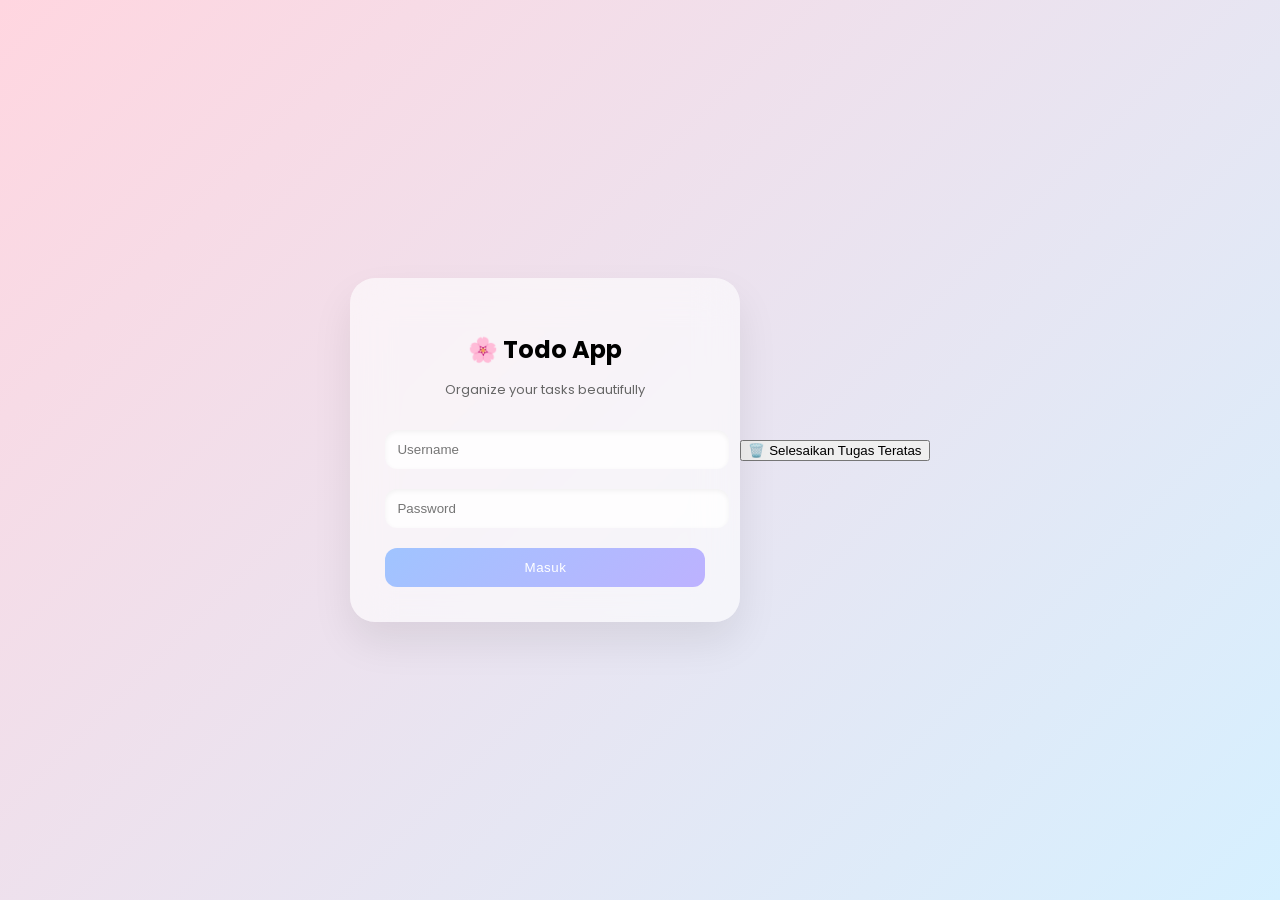
==== index.html @ 4164c89d "Merge branch 'master' of https://github.com/maulaaulia/psd_kelompok2" ====
<!DOCTYPE html>
<html lang="id">
<head>
  <meta charset="UTF-8">
  <title>Login</title>

  <link href="https://fonts.googleapis.com/css2?family=Poppins:wght@300;400;600&display=swap" rel="stylesheet">
  <link rel="stylesheet" href="style.css">
</head>

<body class="center">

<div class="login-container">

  <div class="login-card">
  <h2>🌸 Todo App</h2>
  <p class="subtitle">Organize your tasks beautifully</p>

  <input id="username" placeholder="Username">
  <input id="password" type="password" placeholder="Password">

  <button class="btn-login" onclick="login()">Masuk</button>
</div>
<button onclick="deleteLast()" class="btn-delete">🗑️ Selesaikan Tugas Teratas</button>
</div>

<script src="main.js"></script>
</body>
</html>
---- style.css ----
body {
  margin: 0;
  font-family: 'Poppins', sans-serif;
  background: linear-gradient(135deg, #ffd6e0, #d6f0ff);
}

/* ================= LOGIN ================= */
.center {
  display: flex;
  justify-content: center;
  align-items: center;
  height: 100vh;
}

/* ================= LAYOUT ================= */
#app {
  display: flex;
  height: 100vh;
}

/* ================= SIDEBAR ================= */
aside {
  width: 230px;
  background: rgba(255, 200, 221, 0.85);
  backdrop-filter: blur(10px);
  padding: 20px;
  display: flex;
  flex-direction: column;
  justify-content: space-between;
  border-radius: 0 20px 20px 0;
}

.logo {
  margin-bottom: 30px;
}

/* ================= NAV ================= */
nav {
  display: flex;
  flex-direction: column;
}

.nav-btn {
  border: none;
  padding: 12px;
  margin-bottom: 10px;
  border-radius: 12px;
  background: linear-gradient(135deg, #a0c4ff, #bdb2ff);
  color: white;
  cursor: pointer;
  transition: 0.3s;
}

.nav-btn:hover {
  transform: scale(1.05);
}

.nav-btn.active {
  background: linear-gradient(135deg, #89b4fa, #a0c4ff);
}

/* ================= BOTTOM ================= */
.bottom {
  margin-top: auto;
}

.logout {
  width: 100%;
  padding: 10px;
  border-radius: 12px;
  border: none;
  background: #ffadad;
  color: white;
  cursor: pointer;
}

/* ================= MAIN ================= */
main {
  flex: 1;
  padding: 25px;
}

/* ================= TOPBAR ================= */
.topbar {
  display: flex;
  justify-content: space-between;
  align-items: center;
}

.topbar h1 {
  margin: 0;
}

.user {
  background: white;
  padding: 8px 15px;
  border-radius: 12px;
  font-size: 14px;
}

/* ================= CONTENT ================= */
.content {
  margin-top: 20px;
}

/* ================= CARD ================= */
.card {
  background: rgba(255,255,255,0.85);
  backdrop-filter: blur(10px);
  padding: 20px;
  border-radius: 18px;
  margin-bottom: 20px;
  box-shadow: 0 8px 20px rgba(0,0,0,0.05);
}

.card.big {
  font-size: 15px;
}

/* ================= GRID ================= */
.grid {
  display: grid;
  grid-template-columns: repeat(3, 1fr);
  gap: 15px;
}

/* ================= NUMBER ================= */
.number {
  font-size: 28px;
  font-weight: bold;
  margin-top: 10px;
}

/* ================= EMPTY ================= */
.empty {
  text-align: center;
  color: #888;
  margin-top: 10px;
}

/* ================= INPUT ================= */
input {
  padding: 10px;
  margin: 10px 0;
  width: 100%;
  border-radius: 10px;
  border: none;
  outline: none;
  background: #f1f5ff;
}

/* ================= BUTTON GENERAL ================= */
button {
  cursor: pointer;
}

/* ================= LOGIN MODERN ================= */

.login-container {
  width: 100%;
  display: flex;
  justify-content: center;
  align-items: center;
}

.login-card {
  background: rgba(255,255,255,0.6);
  backdrop-filter: blur(20px);
  padding: 35px;
  border-radius: 25px;
  width: 320px;
  text-align: center;
  box-shadow: 0 20px 40px rgba(0,0,0,0.08);
  animation: fadeIn 0.8s ease;
}

.login-card h2 {
  margin-bottom: 5px;
}

.subtitle {
  font-size: 13px;
  color: #666;
  margin-bottom: 20px;
}

/* INPUT LOGIN */
.login-card input {
  width: 100%;
  padding: 12px;
  margin: 10px 0;
  border-radius: 12px;
  border: none;
  background: rgba(255,255,255,0.8);
  box-shadow: inset 0 2px 5px rgba(0,0,0,0.05);
}

/* BUTTON LOGIN */
.login-card button {
  width: 100%;
  padding: 12px;
  border-radius: 12px;
  border: none;
  background: linear-gradient(135deg, #a0c4ff, #bdb2ff);
  color: white;
  font-weight: 500;
  margin-top: 10px;
  transition: 0.3s;
}

.login-card button:hover {
  transform: scale(1.05);
  box-shadow: 0 10px 20px rgba(0,0,0,0.1);
}

.hint {
  margin-top: 15px;
  font-size: 12px;
  color: #777;
}

/* ANIMATION */
@keyframes fadeIn {
  from {
    opacity: 0;
    transform: translateY(20px);
  }
  to {
    opacity: 1;
    transform: translateY(0);
  }
}

/* BUTTON LOGIN MODERN */
.btn-login {
  width: 100%;
  padding: 12px;
  border-radius: 14px;
  border: none;
  background: linear-gradient(135deg, #a0c4ff, #bdb2ff);
  color: white;
  font-weight: 600;
  letter-spacing: 0.5px;
  margin-top: 15px;
  transition: 0.3s;
}

.btn-login:hover {
  transform: translateY(-2px) scale(1.03);
  box-shadow: 0 10px 25px rgba(0,0,0,0.12);
}

/* ================= TASK ================= */
.task-row {
  display: flex;
  align-items: center;
  gap: 10px;
  padding: 10px;
  margin-top: 8px;
  border-radius: 12px;
  background: rgba(255,255,255,0.7);
}

.task-text {
  flex: 1;
}

.done {
  text-decoration: line-through;
  color: #aaa;
}

/* ICON BUTTON */
.icon-btn {
  border: none;
  width: 30px;
  height: 30px;
  border-radius: 8px;
  cursor: pointer;
  font-size: 14px;
  transition: 0.2s;
}

.icon-btn:hover {
  transform: scale(1.1);
}

.done-btn {
  background: #caffbf;
}

.delete-btn {
  background: #ffadad;
}

/* ================= BACKGROUND (VISIBLE BUT SOFT) ================= */
.piano-bg {
  position: fixed;
  top: 0;
  left: 0;
  width: 100%;
  height: 100%;
  z-index: -1;
  overflow: hidden;
  pointer-events: none;
  opacity: 0.8; /* naik dikit */
}

.piano-bg::before {
  content: "";
  position: absolute;
  width: 200%;
  height: 200%;

  background: repeating-linear-gradient(
    90deg,
    rgba(255,255,255,0.06) 0px,   /* lebih terlihat */
    rgba(255,255,255,0.06) 10px,
    transparent 10px,
    transparent 40px
  );

  animation: flow 10s linear infinite;
  filter: blur(1px); /* lebih tipis */
}

.piano-bg::after {
  content: "";
  position: absolute;
  width: 100%;
  height: 100%;

  background: linear-gradient(
    to bottom,
    rgba(255,255,255,0.1),
    rgba(255,255,255,0)
  );

  animation: fadeFlow 6s ease-in-out infinite;
}

/* ANIMASI */
@keyframes flow {
  from {
    transform: translateY(-30%);
  }
  to {
    transform: translateY(30%);
  }
}

@keyframes fadeFlow {
  0% { opacity: 0.2; }
  50% { opacity: 0.05; }
  100% { opacity: 0.2; }
}
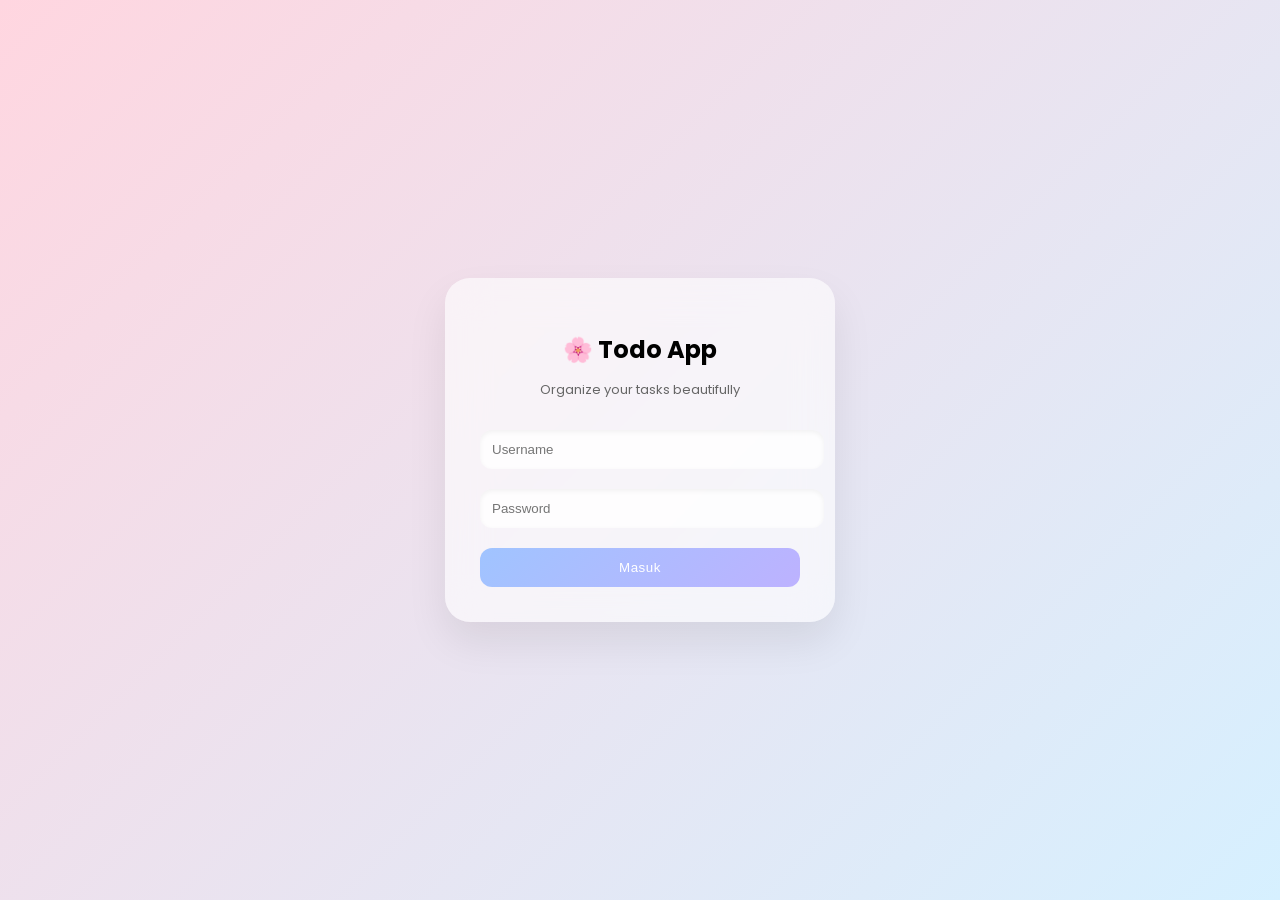
==== commit 3bd0ee0b: "ui" ====
--- a/index.html
+++ b/index.html
@@ -21,8 +21,7 @@
 
   <button class="btn-login" onclick="login()">Masuk</button>
 </div>
-<button onclick="deleteLast()" class="btn-delete">🗑️ Selesaikan Tugas Teratas</button>
-</div>
+
 
 <script src="main.js"></script>
 </body>
--- a/style.css
+++ b/style.css
@@ -293,7 +293,7 @@
   background: #ffadad;
 }
 
-/* ================= BACKGROUND (VISIBLE BUT SOFT) ================= */
+/* ================= BACKGROUND (REFINED) ================= */
 .piano-bg {
   position: fixed;
   top: 0;
@@ -303,7 +303,7 @@
   z-index: -1;
   overflow: hidden;
   pointer-events: none;
-  opacity: 0.8; /* naik dikit */
+  opacity: 0.6;
 }
 
 .piano-bg::before {
@@ -314,14 +314,14 @@
 
   background: repeating-linear-gradient(
     90deg,
-    rgba(255,255,255,0.06) 0px,   /* lebih terlihat */
-    rgba(255,255,255,0.06) 10px,
-    transparent 10px,
+    rgba(255,255,255,0.03) 0px,
+    rgba(255,255,255,0.03) 8px,
+    transparent 8px,
     transparent 40px
   );
 
-  animation: flow 10s linear infinite;
-  filter: blur(1px); /* lebih tipis */
+  animation: flow 12s linear infinite;
+  filter: blur(2px);
 }
 
 .piano-bg::after {
@@ -332,11 +332,11 @@
 
   background: linear-gradient(
     to bottom,
-    rgba(255,255,255,0.1),
+    rgba(255,255,255,0.08),
     rgba(255,255,255,0)
   );
 
-  animation: fadeFlow 6s ease-in-out infinite;
+  animation: fadeFlow 8s ease-in-out infinite;
 }
 
 /* ANIMASI */
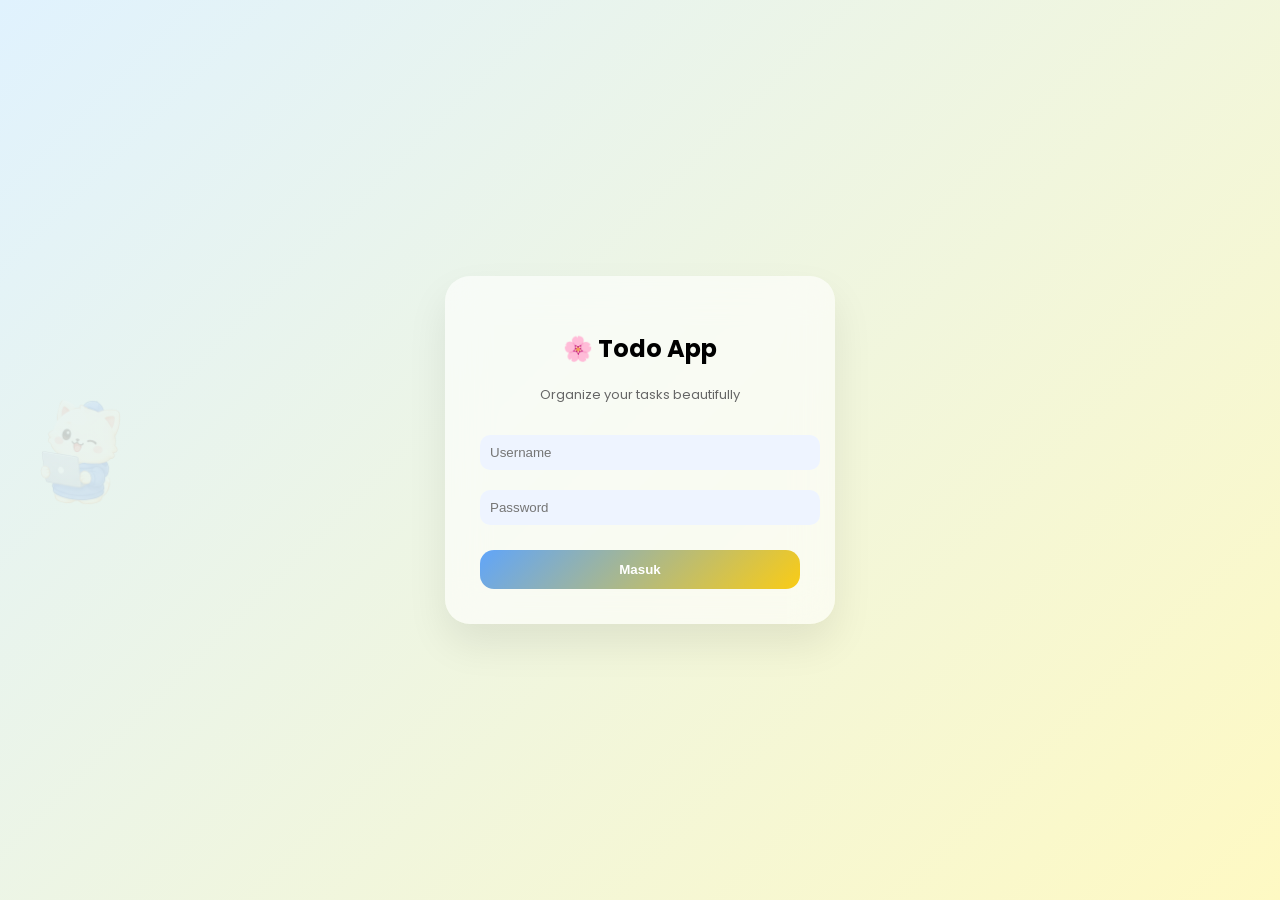
==== commit 18a58348: "a" ====
--- a/index.html
+++ b/index.html
@@ -2,7 +2,7 @@
 <html lang="id">
 <head>
   <meta charset="UTF-8">
-  <title>Login</title>
+  <title>Login tgghb</title>
 
   <link href="https://fonts.googleapis.com/css2?family=Poppins:wght@300;400;600&display=swap" rel="stylesheet">
   <link rel="stylesheet" href="style.css">
--- a/style.css
+++ b/style.css
@@ -1,7 +1,7 @@
 body {
   margin: 0;
   font-family: 'Poppins', sans-serif;
-  background: linear-gradient(135deg, #ffd6e0, #d6f0ff);
+  background: linear-gradient(135deg, #e0f2fe, #fef9c3);
 }
 
 /* ================= LOGIN ================= */
@@ -21,7 +21,7 @@
 /* ================= SIDEBAR ================= */
 aside {
   width: 230px;
-  background: rgba(255, 200, 221, 0.85);
+  background: rgba(200, 220, 255, 0.85); /* cuma ganti warna */
   backdrop-filter: blur(10px);
   padding: 20px;
   display: flex;
@@ -45,18 +45,25 @@
   padding: 12px;
   margin-bottom: 10px;
   border-radius: 12px;
-  background: linear-gradient(135deg, #a0c4ff, #bdb2ff);
+  background: linear-gradient(135deg, #60a5fa, #93c5fd);
   color: white;
   cursor: pointer;
   transition: 0.3s;
 }
 
 .nav-btn:hover {
-  transform: scale(1.05);
+  transform: translateX(5px);
+  box-shadow: 0 5px 15px rgba(0,0,0,0.08);
 }
 
 .nav-btn.active {
-  background: linear-gradient(135deg, #89b4fa, #a0c4ff);
+  background: linear-gradient(135deg, #60a5fa, #93c5fd);
+  color: white;
+}
+
+.nav-btn span {
+  font-size: 14px;
+  font-weight: 500;
 }
 
 /* ================= BOTTOM ================= */
@@ -69,7 +76,7 @@
   padding: 10px;
   border-radius: 12px;
   border: none;
-  background: #ffadad;
+  background: #fca5a5;
   color: white;
   cursor: pointer;
 }
@@ -146,7 +153,7 @@
   border-radius: 10px;
   border: none;
   outline: none;
-  background: #f1f5ff;
+  background: #eef4ff;
 }
 
 /* ================= BUTTON GENERAL ================= */
@@ -155,7 +162,6 @@
 }
 
 /* ================= LOGIN MODERN ================= */
-
 .login-container {
   width: 100%;
   display: flex;
@@ -171,11 +177,6 @@
   width: 320px;
   text-align: center;
   box-shadow: 0 20px 40px rgba(0,0,0,0.08);
-  animation: fadeIn 0.8s ease;
-}
-
-.login-card h2 {
-  margin-bottom: 5px;
 }
 
 .subtitle {
@@ -184,69 +185,21 @@
   margin-bottom: 20px;
 }
 
-/* INPUT LOGIN */
-.login-card input {
-  width: 100%;
-  padding: 12px;
-  margin: 10px 0;
-  border-radius: 12px;
-  border: none;
-  background: rgba(255,255,255,0.8);
-  box-shadow: inset 0 2px 5px rgba(0,0,0,0.05);
-}
-
 /* BUTTON LOGIN */
-.login-card button {
-  width: 100%;
-  padding: 12px;
-  border-radius: 12px;
-  border: none;
-  background: linear-gradient(135deg, #a0c4ff, #bdb2ff);
-  color: white;
-  font-weight: 500;
-  margin-top: 10px;
-  transition: 0.3s;
-}
-
-.login-card button:hover {
-  transform: scale(1.05);
-  box-shadow: 0 10px 20px rgba(0,0,0,0.1);
-}
-
-.hint {
-  margin-top: 15px;
-  font-size: 12px;
-  color: #777;
-}
-
-/* ANIMATION */
-@keyframes fadeIn {
-  from {
-    opacity: 0;
-    transform: translateY(20px);
-  }
-  to {
-    opacity: 1;
-    transform: translateY(0);
-  }
-}
-
-/* BUTTON LOGIN MODERN */
 .btn-login {
   width: 100%;
   padding: 12px;
   border-radius: 14px;
   border: none;
-  background: linear-gradient(135deg, #a0c4ff, #bdb2ff);
+  background: linear-gradient(135deg, #60a5fa, #facc15);
   color: white;
   font-weight: 600;
-  letter-spacing: 0.5px;
   margin-top: 15px;
   transition: 0.3s;
 }
 
 .btn-login:hover {
-  transform: translateY(-2px) scale(1.03);
+  transform: translateY(-2px);
   box-shadow: 0 10px 25px rgba(0,0,0,0.12);
 }
 
@@ -286,14 +239,14 @@
 }
 
 .done-btn {
-  background: #caffbf;
+  background: #bbf7d0;
 }
 
 .delete-btn {
-  background: #ffadad;
-}
-
-/* ================= BACKGROUND (REFINED) ================= */
+  background: #fecaca;
+}
+
+/* ================= BACKGROUND (TETAP HALUS) ================= */
 .piano-bg {
   position: fixed;
   top: 0;
@@ -301,9 +254,7 @@
   width: 100%;
   height: 100%;
   z-index: -1;
-  overflow: hidden;
-  pointer-events: none;
-  opacity: 0.6;
+  opacity: 0.5;
 }
 
 .piano-bg::before {
@@ -311,46 +262,156 @@
   position: absolute;
   width: 200%;
   height: 200%;
-
   background: repeating-linear-gradient(
     90deg,
-    rgba(255,255,255,0.03) 0px,
-    rgba(255,255,255,0.03) 8px,
-    transparent 8px,
+    rgba(255,255,255,0.04) 0px,
+    rgba(255,255,255,0.04) 10px,
+    transparent 10px,
     transparent 40px
   );
-
   animation: flow 12s linear infinite;
-  filter: blur(2px);
-}
-
-.piano-bg::after {
+}
+
+@keyframes flow {
+  from { transform: translateY(-30%); }
+  to { transform: translateY(30%); }
+}
+
+/* ICON SIDEBAR */
+.nav-btn {
+  display: flex;
+  align-items: center;
+  gap: 12px;
+
+  border: none;
+  padding: 12px;
+  margin-bottom: 10px;
+  border-radius: 14px;
+
+  background: white; /* ← ini yang bikin putih */
+  color: #333;
+
+  cursor: pointer;
+  transition: 0.3s;
+}
+
+/* ICON SIDEBAR */
+.nav-icon {
+  width: 26px;   /* sebelumnya 18px → dibesarin */
+  height: 26px;
+  object-fit: contain;
+}
+
+/* ================= ADD MODERN ================= */
+.add-modern {
+  max-width: 500px;
+  margin: auto;
+}
+
+.form-group {
+  margin-bottom: 15px;
+  text-align: left;
+}
+
+.form-group label {
+  font-size: 13px;
+  color: #666;
+  margin-bottom: 5px;
+  display: block;
+}
+
+.form-group input {
+  width: 100%;
+  padding: 12px;
+  border-radius: 12px;
+  border: 1px solid #e5e7eb;
+  background: #f8fafc;
+  transition: 0.2s;
+}
+
+.form-group input:focus {
+  border-color: #60a5fa;
+  background: white;
+}
+
+/* BUTTON FULL */
+.btn-login.full {
+  width: 100%;
+}
+
+/* DATE MODERN */
+input[type="date"] {
+  appearance: none;
+  font-family: 'Poppins', sans-serif;
+}
+
+/* ================= HOME ================= */
+.home-card {
+  max-width: 600px;
+  margin: auto;
+}
+
+.home-header {
+  display: flex;
+  align-items: center;
+  gap: 15px;
+  margin-bottom: 20px;
+}
+
+.home-logo {
+  width: 60px;
+  height: 60px;
+  object-fit: contain;
+}
+
+/* LAST TASK BUTTON */
+.last-task {
+  width: 100%;
+  border: none;
+  background: linear-gradient(135deg, #60a5fa, #facc15);
+  color: white;
+  padding: 15px;
+  border-radius: 15px;
+  text-align: left;
+  cursor: pointer;
+  transition: 0.3s;
+}
+
+.last-task:hover {
+  transform: scale(1.02);
+}
+.login-card {
+  position: relative;
+  z-index: 1;
+}
+
+.login-container {
+  position: relative;
+  width: 100%;
+  height: 100vh;
+  display: flex;
+  justify-content: center;
+  align-items: center;
+  overflow: hidden;
+}
+
+/* LOGO KECIL DI KIRI */
+.login-container::before {
   content: "";
   position: absolute;
-  width: 100%;
-  height: 100%;
-
-  background: linear-gradient(
-    to bottom,
-    rgba(255,255,255,0.08),
-    rgba(255,255,255,0)
-  );
-
-  animation: fadeFlow 8s ease-in-out infinite;
-}
-
-/* ANIMASI */
-@keyframes flow {
-  from {
-    transform: translateY(-30%);
-  }
-  to {
-    transform: translateY(30%);
-  }
-}
-
-@keyframes fadeFlow {
-  0% { opacity: 0.2; }
-  50% { opacity: 0.05; }
-  100% { opacity: 0.2; }
+
+  width: 120px;   /* kecil */
+  height: 120px;  /* kecil */
+
+  background: url("./img/login.png") no-repeat center;
+  background-size: contain;
+
+  opacity: 0.15;
+
+  left: 20px;   /* pinggir kiri */
+  top: 50%;
+  transform: translateY(-50%);
+
+  z-index: 0;
+  pointer-events: none;
 }
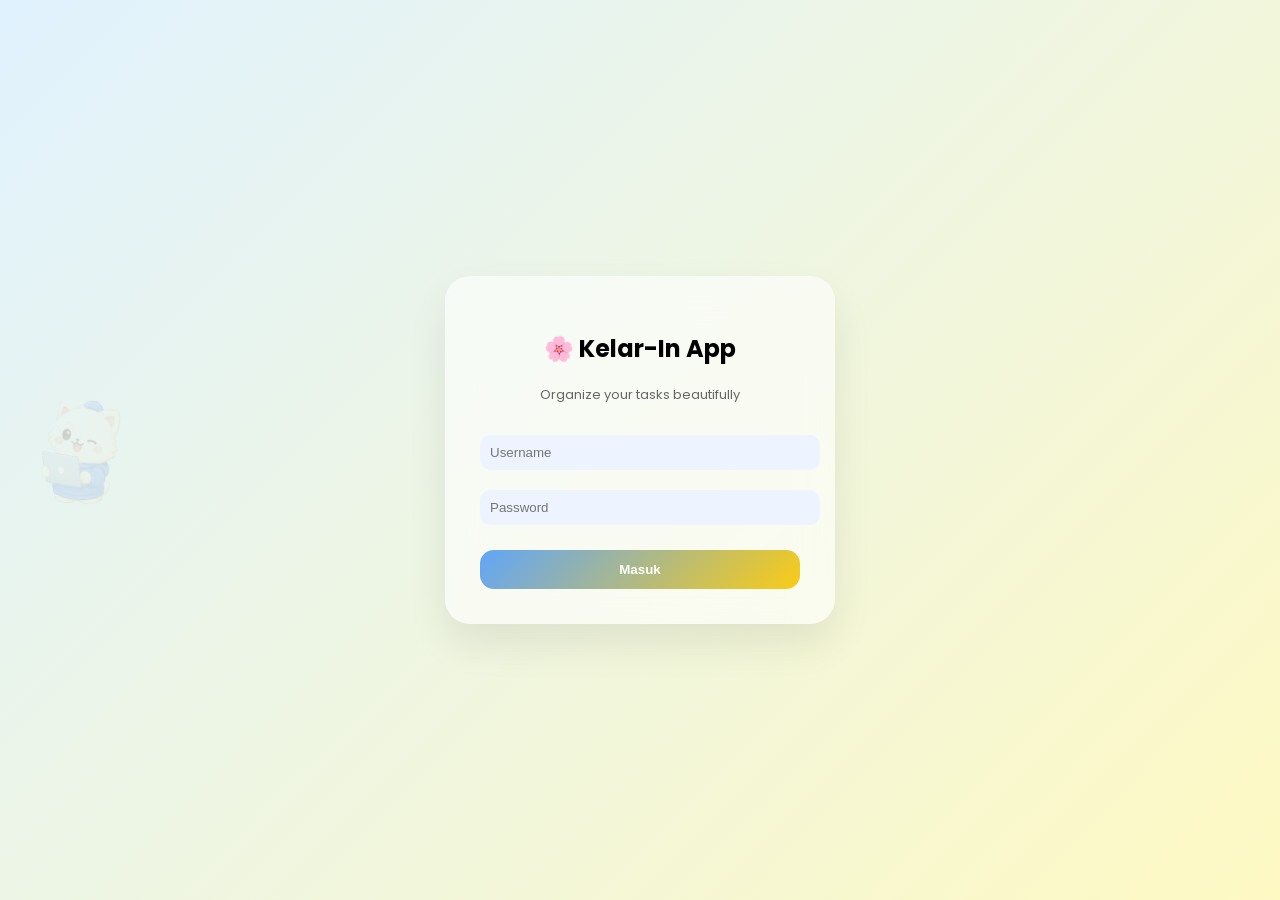
==== commit 75405838: "ui" ====
--- a/index.html
+++ b/index.html
@@ -2,7 +2,7 @@
 <html lang="id">
 <head>
   <meta charset="UTF-8">
-  <title>Login tgghb</title>
+  <title>Login</title>
 
   <link href="https://fonts.googleapis.com/css2?family=Poppins:wght@300;400;600&display=swap" rel="stylesheet">
   <link rel="stylesheet" href="style.css">
@@ -13,7 +13,7 @@
 <div class="login-container">
 
   <div class="login-card">
-  <h2>🌸 Todo App</h2>
+  <h2>🌸 Kelar-In App</h2>
   <p class="subtitle">Organize your tasks beautifully</p>
 
   <input id="username" placeholder="Username">
--- a/style.css
+++ b/style.css
@@ -414,4 +414,151 @@
 
   z-index: 0;
   pointer-events: none;
+}
+
+/* ================= MODAL POPUP ================= */
+.modal {
+  display: none;
+  position: fixed;
+  inset: 0;
+
+  background: rgba(255, 255, 255, 0.25);
+  backdrop-filter: blur(10px);
+
+  z-index: 99999;
+
+  justify-content: center;
+  align-items: center;
+}
+
+.modal.active {
+  display: flex !important;
+}
+
+/* INI PENTING BIAR CLICK TIDAK MACET */
+.modal-content {
+  pointer-events: auto;
+}
+
+.modal-content {
+  background: rgba(255, 255, 255, 0.75);
+  backdrop-filter: blur(20px);
+
+  padding: 30px 25px;
+  border-radius: 20px;
+
+  text-align: center;
+  min-width: 280px;
+  max-width: 90%;
+
+  box-shadow: 0 20px 40px rgba(0,0,0,0.08);
+
+  animation: pop 0.25s ease;
+  border: 1px solid rgba(255,255,255,0.4);
+}
+
+.modal-content h3 {
+  margin-bottom: 8px;
+  color: #6c63ff; /* pastel purple */
+}
+
+.modal-content p {
+  font-size: 13px;
+  color: #666;
+}
+
+.modal-content button {
+  margin-top: 15px;
+  padding: 10px 22px;
+
+  border: none;
+  border-radius: 14px;
+
+  background: linear-gradient(135deg, #a0c4ff, #bdb2ff);
+  color: white;
+
+  font-weight: 600;
+  cursor: pointer;
+
+  transition: 0.2s;
+}
+
+.modal-content button:hover {
+  transform: translateY(-2px);
+  box-shadow: 0 10px 20px rgba(160, 196, 255, 0.3);
+}
+
+.modal.active {
+  display: flex !important;
+}
+
+@keyframes pop {
+  from {
+    transform: scale(0.8);
+    opacity: 0;
+  }
+  to {
+    transform: scale(1);
+    opacity: 1;
+  }
+}
+
+/* ================= BUTTON ICON ================= */
+.icon-btn-main {
+  display: flex;
+  align-items: center;
+  gap: 8px;
+
+  background: linear-gradient(135deg, #bde0fe, #cdb4db);
+  color: #333;
+
+  border: none;
+  padding: 8px 14px;
+  border-radius: 12px;
+
+  cursor: pointer;
+  font-weight: 600;
+  transition: 0.2s;
+}
+
+.icon-btn-main.delete {
+  background: linear-gradient(135deg, #ffadad, #ffd6a5);
+}
+
+.icon-btn-main:hover {
+  transform: translateY(-2px);
+  box-shadow: 0 8px 15px rgba(0,0,0,0.08);
+}
+
+/* ICON DALAM BUTTON */
+.btn-icon {
+  width: 16px;
+  height: 16px;
+}
+
+/* ================= SEARCH BOX ================= */
+.search-box {
+  display: flex;
+  align-items: center;
+
+  background: #f8fafc;
+  border: 1px solid #ddd;
+  border-radius: 12px;
+
+  padding: 8px 12px;
+  gap: 8px;
+}
+
+.search-box input {
+  border: none;
+  outline: none;
+  background: transparent;
+  width: 100%;
+}
+
+/* ICON SEARCH */
+.search-icon {
+  width: 16px;
+  height: 16px;
+  opacity: 0.6;
 }
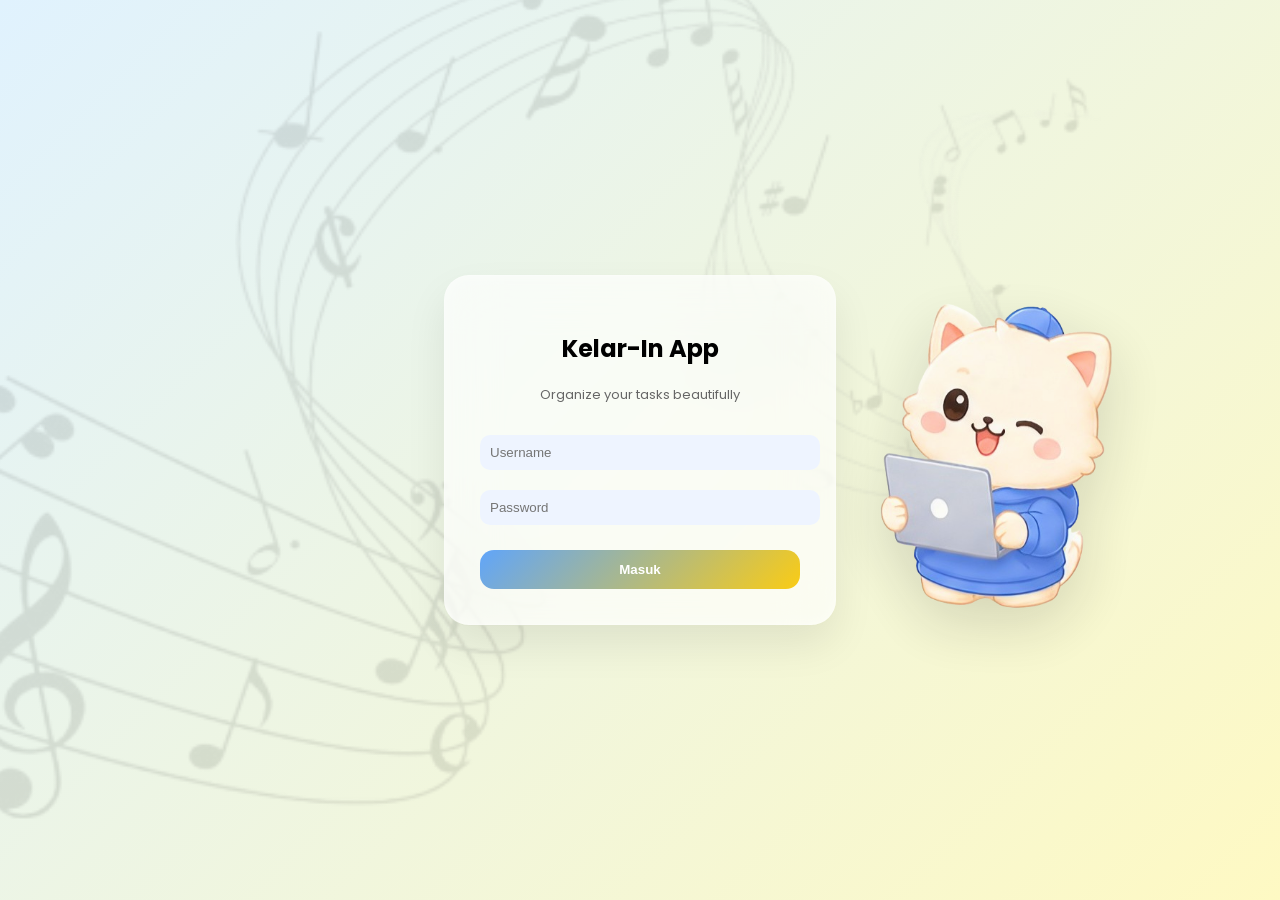
==== commit 200f3de5: "ad" ====
--- a/index.html
+++ b/index.html
@@ -13,7 +13,7 @@
 <div class="login-container">
 
   <div class="login-card">
-  <h2>🌸 Kelar-In App</h2>
+  <h2>Kelar-In App</h2>
   <p class="subtitle">Organize your tasks beautifully</p>
 
   <input id="username" placeholder="Username">
--- a/style.css
+++ b/style.css
@@ -395,26 +395,6 @@
   overflow: hidden;
 }
 
-/* LOGO KECIL DI KIRI */
-.login-container::before {
-  content: "";
-  position: absolute;
-
-  width: 120px;   /* kecil */
-  height: 120px;  /* kecil */
-
-  background: url("./img/login.png") no-repeat center;
-  background-size: contain;
-
-  opacity: 0.15;
-
-  left: 20px;   /* pinggir kiri */
-  top: 50%;
-  transform: translateY(-50%);
-
-  z-index: 0;
-  pointer-events: none;
-}
 
 /* ================= MODAL POPUP ================= */
 .modal {
@@ -561,4 +541,69 @@
   width: 16px;
   height: 16px;
   opacity: 0.6;
+}
+
+/* MASKOT KANAN BAWAH */
+.login-container::after {
+  content: "";
+  position: absolute;
+
+  width: 350px; /* ukuran maskot */
+  height: 350px;
+
+  background: url("./img/login.png") no-repeat center;
+  background-size: contain;
+
+  right: 110px;
+  bottom: -20;
+
+  opacity: 0.9;
+
+  z-index: 0;
+  pointer-events: none;
+
+  /* efek biar modern */
+  filter: drop-shadow(0 20px 30px rgba(0,0,0,0.15));
+}
+
+/* BACKGROUND PIANO */
+.login-container::before {
+  content: "";
+  position: absolute;
+
+  width: 120%;
+  height: 120%;
+
+  background: url("./img/piano.png") no-repeat;
+  background-size: 80%;
+  background-position: left bottom;
+
+  opacity: 0.10;
+
+  z-index: 0;
+  pointer-events: none;
+}
+
+.login-card {
+  position: relative;
+  z-index: 2;
+
+  background: rgba(255,255,255,0.65);
+  backdrop-filter: blur(25px);
+
+  border: 1px solid rgba(255,255,255,0.3);
+
+  box-shadow: 
+    0 20px 40px rgba(0,0,0,0.08),
+    inset 0 0 10px rgba(255,255,255,0.4);
+}
+
+@keyframes floatMascot {
+  0% { transform: translateY(0); }
+  50% { transform: translateY(-10px); }
+  100% { transform: translateY(0); }
+}
+
+.login-container::after {
+  animation: floatMascot 4s ease-in-out infinite;
 }
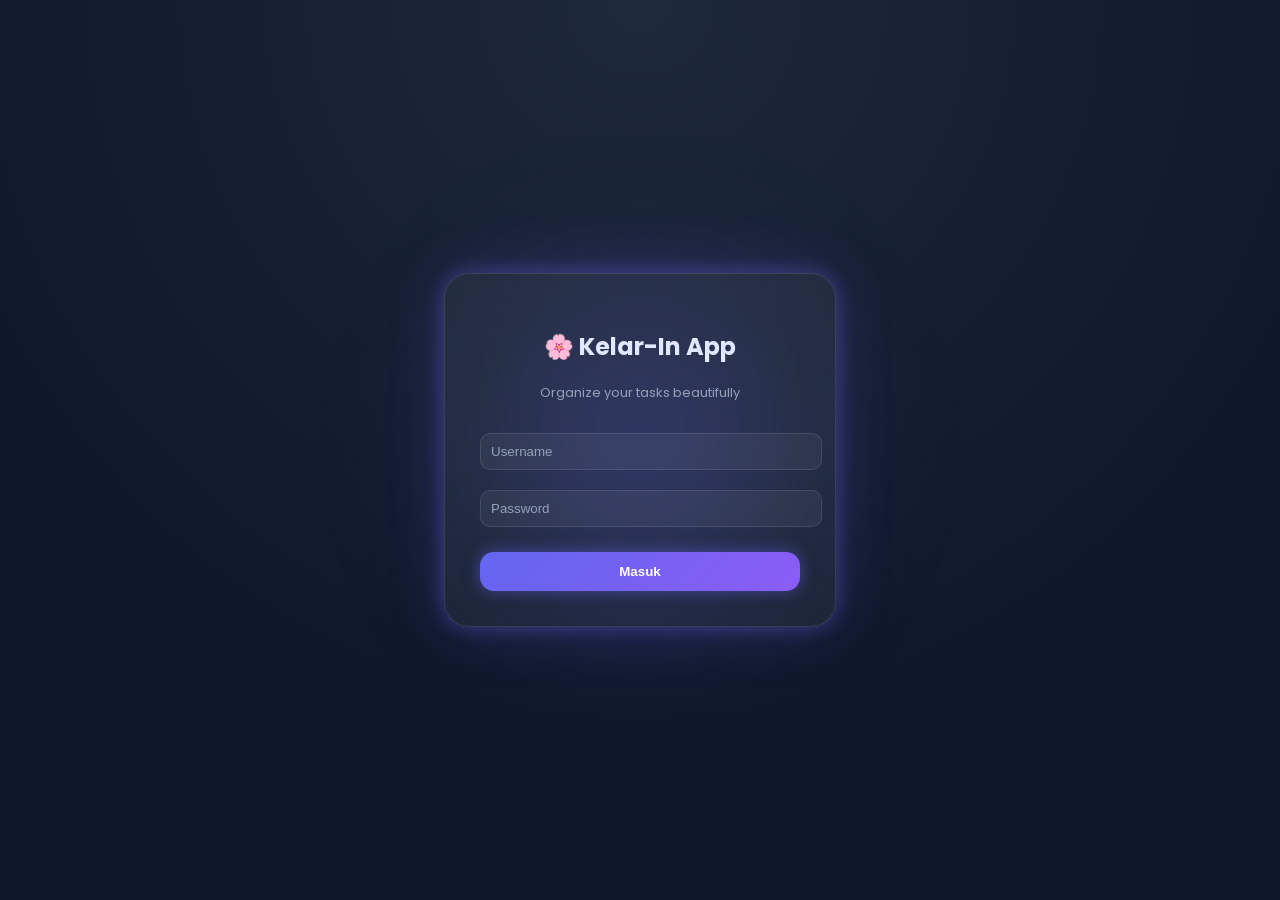
==== commit 03a3ca9b: "login" ====
--- a/index.html
+++ b/index.html
@@ -7,13 +7,13 @@
   <link href="https://fonts.googleapis.com/css2?family=Poppins:wght@300;400;600&display=swap" rel="stylesheet">
   <link rel="stylesheet" href="style.css">
 </head>
-
+<body class="login"></body>
 <body class="center">
 
 <div class="login-container">
 
   <div class="login-card">
-  <h2>Kelar-In App</h2>
+  <h2>🌸 Kelar-In App</h2>
   <p class="subtitle">Organize your tasks beautifully</p>
 
   <input id="username" placeholder="Username">
--- a/style.css
+++ b/style.css
@@ -19,21 +19,121 @@
 }
 
 /* ================= SIDEBAR ================= */
+/* FIX SIDEBAR FULL HEIGHT */
+/* ================= FLOATING SIDEBAR ================= */
 aside {
-  width: 230px;
-  background: rgba(200, 220, 255, 0.85); /* cuma ganti warna */
-  backdrop-filter: blur(10px);
-  padding: 20px;
+  position: fixed;
+
+  top: 20px;
+  left: 20px;
+  bottom: 20px;
+
+  width: 200px;
+
+  border-radius: 25px;
+
+  background: rgba(15, 23, 42, 0.6);
+  backdrop-filter: blur(25px);
+
+  padding: 18px;
+
   display: flex;
   flex-direction: column;
   justify-content: space-between;
-  border-radius: 0 20px 20px 0;
+
+  box-shadow:
+    0 0 20px rgba(99, 102, 241, 0.3),
+    0 0 60px rgba(99, 102, 241, 0.2),
+    10px 20px 40px rgba(0,0,0,0.5);
+}
+
+/* ================= SIDEBAR ENHANCEMENT ================= */
+
+/* glow hidup */
+aside::before {
+  content: "";
+  position: absolute;
+  inset: 0;
+  border-radius: 25px;
+
+  background: linear-gradient(
+    130deg,
+    rgba(0, 255, 255, 0.2),
+    rgba(140, 0, 255, 0.2),
+    rgba(0, 255, 150, 0.2)
+  );
+
+  opacity: 0.4;
+  filter: blur(25px);
+  z-index: -1;
+}
+
+/* efek hover naik + 3D */
+aside:hover {
+  transform: translateY(-5px) scale(1.01);
+  transition: 0.3s ease;
+}
+
+/* efek glass edge */
+aside::after {
+  content: "";
+  position: absolute;
+  inset: 0;
+  border-radius: 25px;
+
+  border: 1px solid rgba(255,255,255,0.1);
+  pointer-events: none;
+}
+
+/* animasi glow pelan */
+@keyframes neonFlow {
+  0% { filter: blur(20px) hue-rotate(0deg); }
+  100% { filter: blur(25px) hue-rotate(360deg); }
+}
+
+aside::before {
+  animation: neonFlow 8s linear infinite;
+}
+
+
+/* ================= MAIN ADJUST ================= */
+main {
+  margin-left: 260px; /* kasih jarak dari sidebar */
+}
+
+/* GLOW BORDER */
+aside::before {
+  content: "";
+  position: absolute;
+  inset: 0;
+
+  border-radius: 25px;
+
+  background: linear-gradient(135deg, #6366f1, #8b5cf6, #06b6d4);
+  opacity: 0.3;
+
+  filter: blur(20px);
+  z-index: -1;
+}
+/* efek glow tipis */
+aside::after {
+  content: "";
+  position: absolute;
+  top: 0;
+  right: 0;
+  width: 2px;
+  height: 100%;
+  background: linear-gradient(to bottom, transparent, #6366f1, transparent);
+  opacity: 0.4;
 }
 
 .logo {
   margin-bottom: 30px;
 }
 
+
+
+
 /* ================= NAV ================= */
 nav {
   display: flex;
@@ -41,24 +141,34 @@
 }
 
 .nav-btn {
-  border: none;
-  padding: 12px;
-  margin-bottom: 10px;
-  border-radius: 12px;
-  background: linear-gradient(135deg, #60a5fa, #93c5fd);
-  color: white;
-  cursor: pointer;
+  position: relative;
+  overflow: hidden;
+}
+
+/* efek klik modern */
+.nav-btn::before {
+  content: "";
+  position: absolute;
+  inset: 0;
+  background: radial-gradient(circle at center, rgba(255,255,255,0.2), transparent);
+  opacity: 0;
   transition: 0.3s;
 }
 
+.nav-btn:hover::before {
+  opacity: 1;
+}
+
 .nav-btn:hover {
-  transform: translateX(5px);
-  box-shadow: 0 5px 15px rgba(0,0,0,0.08);
+  background: rgba(255,255,255,0.08);
+  box-shadow: 0 0 15px rgba(99,102,241,0.6);
 }
 
 .nav-btn.active {
-  background: linear-gradient(135deg, #60a5fa, #93c5fd);
-  color: white;
+  background: linear-gradient(135deg, #6366f1, #8b5cf6) !important;
+  box-shadow:
+    0 0 10px #6366f1,
+    0 0 25px #8b5cf6;
 }
 
 .nav-btn span {
@@ -95,7 +205,8 @@
 }
 
 .topbar h1 {
-  margin: 0;
+  font-size: 22px; /* sebelumnya besar */
+  font-weight: 600;
 }
 
 .user {
@@ -124,16 +235,72 @@
   font-size: 15px;
 }
 
+/* ================= UPGRADE CARD (MODERN 3D) ================= */
+.card {
+  position: relative;
+  overflow: hidden;
+
+  transition: all 0.3s ease;
+}
+
+.card {
+  padding: 16px; /* sebelumnya 20px */
+}
+
+.card.big {
+  padding: 18px;
+}
+
+/* efek glow neon */
+.card::before {
+  content: "";
+  position: absolute;
+  inset: 0;
+  border-radius: 18px;
+
+  background: linear-gradient(
+    120deg,
+    rgba(0, 255, 255, 0.15),
+    rgba(140, 0, 255, 0.15),
+    rgba(0, 255, 150, 0.15)
+  );
+
+  opacity: 0;
+  transition: 0.4s;
+}
+
+/* hover efek */
+.card:hover {
+  transform: translateY(-8px) scale(1.01);
+
+  box-shadow: 
+    0 15px 40px rgba(0,0,0,0.15),
+    0 0 20px rgba(0, 255, 255, 0.2),
+    0 0 40px rgba(140, 0, 255, 0.15);
+}
+
+/* aktifkan glow saat hover */
+.card:hover::before {
+  opacity: 1;
+}
 /* ================= GRID ================= */
 .grid {
   display: grid;
-  grid-template-columns: repeat(3, 1fr);
+  grid-template-columns: repeat(auto-fit, minmax(220px, 1fr));
   gap: 15px;
+}
+
+.content {
+  margin-top: 15px;
+}
+
+.card + .card {
+  margin-top: 12px;
 }
 
 /* ================= NUMBER ================= */
 .number {
-  font-size: 28px;
+  font-size: 22px;
   font-weight: bold;
   margin-top: 10px;
 }
@@ -395,6 +562,25 @@
   overflow: hidden;
 }
 
+/* LOGO KECIL DI KIRI */
+.login-container::before {
+  content: "";
+  position: absolute;
+
+  width: 120px;   /* kecil */
+  height: 120px;  /* kecil */
+
+  background-size: contain;
+
+  opacity: 0.15;
+
+  left: 20px;   /* pinggir kiri */
+  top: 50%;
+  transform: translateY(-50%);
+
+  z-index: 0;
+  pointer-events: none;
+}
 
 /* ================= MODAL POPUP ================= */
 .modal {
@@ -543,67 +729,326 @@
   opacity: 0.6;
 }
 
-/* MASKOT KANAN BAWAH */
+/* ================= MODERN UI OVERRIDE ================= */
+
+/* BACKGROUND MODERN */
+body {
+  background: linear-gradient(135deg, #0f172a, #1e293b) !important;
+  color: #e2e8f0;
+}
+
+/* SIDEBAR MODERN */
+aside {
+  background: rgba(15, 23, 42, 0.85) !important;
+  backdrop-filter: blur(20px);
+  border-right: 1px solid rgba(255,255,255,0.08);
+}
+
+/* NAV BUTTON */
+.nav-btn {
+  background: transparent !important;
+  color: #cbd5f5 !important;
+  transition: 0.3s;
+}
+
+.nav-btn:hover {
+  background: rgba(255,255,255,0.08) !important;
+  transform: translateX(6px);
+}
+
+.nav-btn.active {
+  background: linear-gradient(135deg, #6366f1, #8b5cf6) !important;
+  color: white !important;
+}
+
+/* CARD GLASS */
+.card {
+  background: rgba(255,255,255,0.05) !important;
+  backdrop-filter: blur(20px);
+  border: 1px solid rgba(255,255,255,0.08);
+  box-shadow: 0 10px 30px rgba(0,0,0,0.4);
+  transition: 0.3s;
+}
+
+.card:hover {
+  transform: translateY(-5px);
+}
+
+/* INPUT MODERN */
+input {
+  background: rgba(255,255,255,0.05) !important;
+  border: 1px solid rgba(255,255,255,0.1) !important;
+  color: white !important;
+}
+
+input::placeholder {
+  color: #94a3b8;
+}
+
+/* BUTTON MODERN */
+.icon-btn-main {
+  background: linear-gradient(135deg, #3b82f6, #6366f1) !important;
+  color: white;
+}
+
+.icon-btn-main.delete {
+  background: linear-gradient(135deg, #ef4444, #f97316) !important;
+}
+
+.icon-btn-main:hover {
+  transform: scale(1.05);
+}
+
+/* TASK HOVER */
+.task:hover {
+  background: rgba(255,255,255,0.05);
+  border-radius: 10px;
+  padding-left: 10px;
+  transition: 0.2s;
+}
+
+/* SEARCH BOX */
+.search-box {
+  background: rgba(255,255,255,0.05) !important;
+  border: 1px solid rgba(255,255,255,0.08);
+}
+
+/* LOGIN CARD */
+.login-card {
+  background: rgba(255,255,255,0.05) !important;
+  backdrop-filter: blur(25px);
+  box-shadow: 0 20px 50px rgba(0,0,0,0.5);
+  animation: fadeUp 0.6s ease;
+}
+
+/* LOGIN BUTTON */
+.btn-login {
+  background: linear-gradient(135deg, #6366f1, #8b5cf6) !important;
+}
+
+.btn-login:hover {
+  transform: scale(1.05);
+}
+
+/* MODAL */
+.modal-content {
+  background: #1e293b !important;
+  color: white;
+}
+
+/* ANIMATION */
+@keyframes fadeUp {
+  from {
+    transform: translateY(20px);
+    opacity: 0;
+  }
+  to {
+    transform: translateY(0);
+    opacity: 1;
+  }
+}
+
+/* SCROLLBAR */
+::-webkit-scrollbar {
+  width: 6px;
+}
+
+::-webkit-scrollbar-thumb {
+  background: #6366f1;
+  border-radius: 10px;
+}
+
+main {
+  flex: 1;
+  padding: 20px 30px;
+  margin-left: 260px; /* kasih jarak dari sidebar */
+  max-width: 1200px;  /* 🔥 biar ga terlalu lebar */
+}
+/* ================= FIX HOME CENTER ================= */
+/* ================= FIX HOME SUPER CENTER ================= */
+body.home main {
+  margin-left: 260px; /* tetap kasih jarak sidebar */
+  display: flex;
+  justify-content: center;
+  align-items: center;
+  min-height: 100vh;
+}
+
+body.home .content {
+  width: 100%;
+  display: flex;
+  justify-content: center;
+}
+
+body.home .home-card,
+body.home .card.big {
+  width: 100%;
+  max-width: 850px;
+  margin: 0 auto;
+}
+body.home #app {
+  justify-content: center;
+}
+
+/* ================= DASHBOARD HEADER FULL WIDTH ================= */
+body.dashboard .card.big {
+  padding: 25px;
+}
+
+/* biar sejajar sama progress */
+body.dashboard .grid {
+  grid-template-columns: repeat(auto-fit, minmax(250px, 1fr));
+}
+
+.card {
+  max-width: 100%;
+}
+
+.card.big {
+  max-width: 900px;
+}
+
+/* ================= CENTER CONTENT ================= */
+.content {
+  margin-top: 15px;
+}
+
+/* biar card ga melebar */
+.content .card.big {
+  width: 100%;
+  max-width: 800px; /* atur sesuai selera */
+}
+
+/* ================= KHUSUS HOME DOANG ================= */
+/* ================= KHUSUS HOME ================= */
+body.home .content {
+  display: flex;
+  justify-content: center;
+  align-items: flex-start;
+}
+
+body.home .content .card.big {
+  width: 100%;
+  max-width: 800px;
+}
+
+/* ================= DASHBOARD FIX ================= */
+body.dashboard .grid {
+  display: grid;
+  grid-template-columns: repeat(auto-fit, minmax(250px, 1fr));
+  gap: 20px;
+}
+
+body.dashboard .card {
+  padding: 18px;
+}
+
+body.dashboard .number {
+  font-size: 26px;
+}
+body.dashboard main {
+  max-width: 1100px;
+}
+
+/* FIX INPUT ADD AGAR BISA DIISI */
+.add-modern input {
+  background: rgba(255,255,255,0.08) !important;
+  color: white !important;
+  caret-color: white; /* biar kursor kelihatan */
+}
+
+/* ================= FIX INPUT TIDAK BISA DIKLIK ================= */
+
+/* semua efek visual jangan nangkep klik */
+aside::before,
+aside::after,
+.login-container::before,
+.card::before {
+  pointer-events: none;
+}
+
+/* pastikan area form di atas semua layer */
+.add-modern,
+.add-modern * {
+  position: relative;
+  z-index: 10;
+}/* ================= LOGIN NEON UPGRADE ================= */
+
+/* background lebih hidup */
+body.login {
+  background: radial-gradient(circle at top, #1e293b, #0f172a 70%) !important;
+}
+
+/* container biar ada efek glow */
+.login-container {
+  position: relative;
+}
+
+/* efek glow belakang */
 .login-container::after {
   content: "";
   position: absolute;
-
-  width: 350px; /* ukuran maskot */
-  height: 350px;
-
-  background: url("./img/login.png") no-repeat center;
-  background-size: contain;
-
-  right: 110px;
-  bottom: -20;
-
-  opacity: 0.9;
-
+  width: 400px;
+  height: 400px;
+
+  background: radial-gradient(circle, rgba(99,102,241,0.4), transparent 70%);
+  filter: blur(80px);
+
+  top: 50%;
+  left: 50%;
+  transform: translate(-50%, -50%);
   z-index: 0;
-  pointer-events: none;
-
-  /* efek biar modern */
-  filter: drop-shadow(0 20px 30px rgba(0,0,0,0.15));
-}
-
-/* BACKGROUND PIANO */
-.login-container::before {
-  content: "";
-  position: absolute;
-
-  width: 120%;
-  height: 120%;
-
-  background: url("./img/piano.png") no-repeat;
-  background-size: 80%;
-  background-position: left bottom;
-
-  opacity: 0.10;
-
-  z-index: 0;
-  pointer-events: none;
-}
-
+}
+
+/* card login neon */
 .login-card {
   position: relative;
   z-index: 2;
 
-  background: rgba(255,255,255,0.65);
+  background: rgba(255,255,255,0.05) !important;
   backdrop-filter: blur(25px);
 
-  border: 1px solid rgba(255,255,255,0.3);
-
-  box-shadow: 
-    0 20px 40px rgba(0,0,0,0.08),
-    inset 0 0 10px rgba(255,255,255,0.4);
-}
-
-@keyframes floatMascot {
-  0% { transform: translateY(0); }
-  50% { transform: translateY(-10px); }
-  100% { transform: translateY(0); }
-}
-
-.login-container::after {
-  animation: floatMascot 4s ease-in-out infinite;
+  border: 1px solid rgba(255,255,255,0.1);
+
+  box-shadow:
+    0 0 20px rgba(99,102,241,0.4),
+    0 0 60px rgba(139,92,246,0.2);
+
+  transition: 0.3s;
+}
+
+/* hover card */
+.login-card:hover {
+  transform: scale(1.02);
+  box-shadow:
+    0 0 30px rgba(99,102,241,0.6),
+    0 0 80px rgba(139,92,246,0.3);
+}
+
+/* input neon focus */
+.login-card input:focus {
+  border-color: #6366f1 !important;
+  box-shadow: 0 0 10px #6366f1;
+}
+
+/* tombol login neon */
+.btn-login {
+  background: linear-gradient(135deg, #6366f1, #8b5cf6) !important;
+  box-shadow: 0 0 15px rgba(99,102,241,0.5);
+}
+
+.btn-login:hover {
+  transform: scale(1.05);
+  box-shadow:
+    0 0 25px rgba(99,102,241,0.8),
+    0 0 50px rgba(139,92,246,0.5);
+}
+
+/* text login */
+.login-card h2 {
+  color: #e0e7ff;
+}
+
+.subtitle {
+  color: #94a3b8;
 }
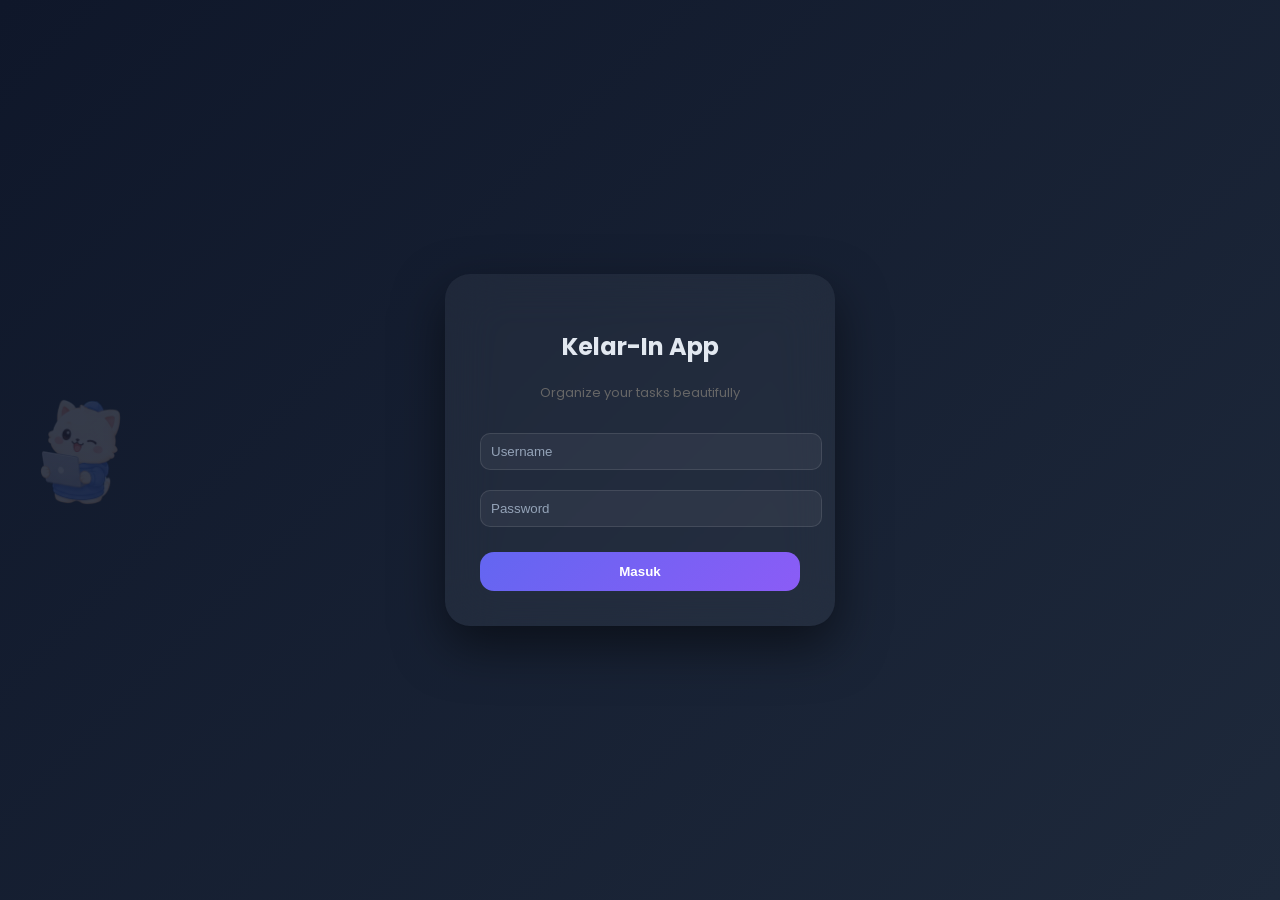
==== commit 02abbc3c: "upd" ====
--- a/index.html
+++ b/index.html
@@ -13,7 +13,7 @@
 <div class="login-container">
 
   <div class="login-card">
-  <h2>🌸 Kelar-In App</h2>
+  <h2>Kelar-In App</h2>
   <p class="subtitle">Organize your tasks beautifully</p>
 
   <input id="username" placeholder="Username">
--- a/style.css
+++ b/style.css
@@ -570,6 +570,7 @@
   width: 120px;   /* kecil */
   height: 120px;  /* kecil */
 
+  background: url("./img/login.png") no-repeat center;
   background-size: contain;
 
   opacity: 0.15;
@@ -972,83 +973,4 @@
 .add-modern * {
   position: relative;
   z-index: 10;
-}/* ================= LOGIN NEON UPGRADE ================= */
-
-/* background lebih hidup */
-body.login {
-  background: radial-gradient(circle at top, #1e293b, #0f172a 70%) !important;
-}
-
-/* container biar ada efek glow */
-.login-container {
-  position: relative;
-}
-
-/* efek glow belakang */
-.login-container::after {
-  content: "";
-  position: absolute;
-  width: 400px;
-  height: 400px;
-
-  background: radial-gradient(circle, rgba(99,102,241,0.4), transparent 70%);
-  filter: blur(80px);
-
-  top: 50%;
-  left: 50%;
-  transform: translate(-50%, -50%);
-  z-index: 0;
-}
-
-/* card login neon */
-.login-card {
-  position: relative;
-  z-index: 2;
-
-  background: rgba(255,255,255,0.05) !important;
-  backdrop-filter: blur(25px);
-
-  border: 1px solid rgba(255,255,255,0.1);
-
-  box-shadow:
-    0 0 20px rgba(99,102,241,0.4),
-    0 0 60px rgba(139,92,246,0.2);
-
-  transition: 0.3s;
-}
-
-/* hover card */
-.login-card:hover {
-  transform: scale(1.02);
-  box-shadow:
-    0 0 30px rgba(99,102,241,0.6),
-    0 0 80px rgba(139,92,246,0.3);
-}
-
-/* input neon focus */
-.login-card input:focus {
-  border-color: #6366f1 !important;
-  box-shadow: 0 0 10px #6366f1;
-}
-
-/* tombol login neon */
-.btn-login {
-  background: linear-gradient(135deg, #6366f1, #8b5cf6) !important;
-  box-shadow: 0 0 15px rgba(99,102,241,0.5);
-}
-
-.btn-login:hover {
-  transform: scale(1.05);
-  box-shadow:
-    0 0 25px rgba(99,102,241,0.8),
-    0 0 50px rgba(139,92,246,0.5);
-}
-
-/* text login */
-.login-card h2 {
-  color: #e0e7ff;
-}
-
-.subtitle {
-  color: #94a3b8;
 }
